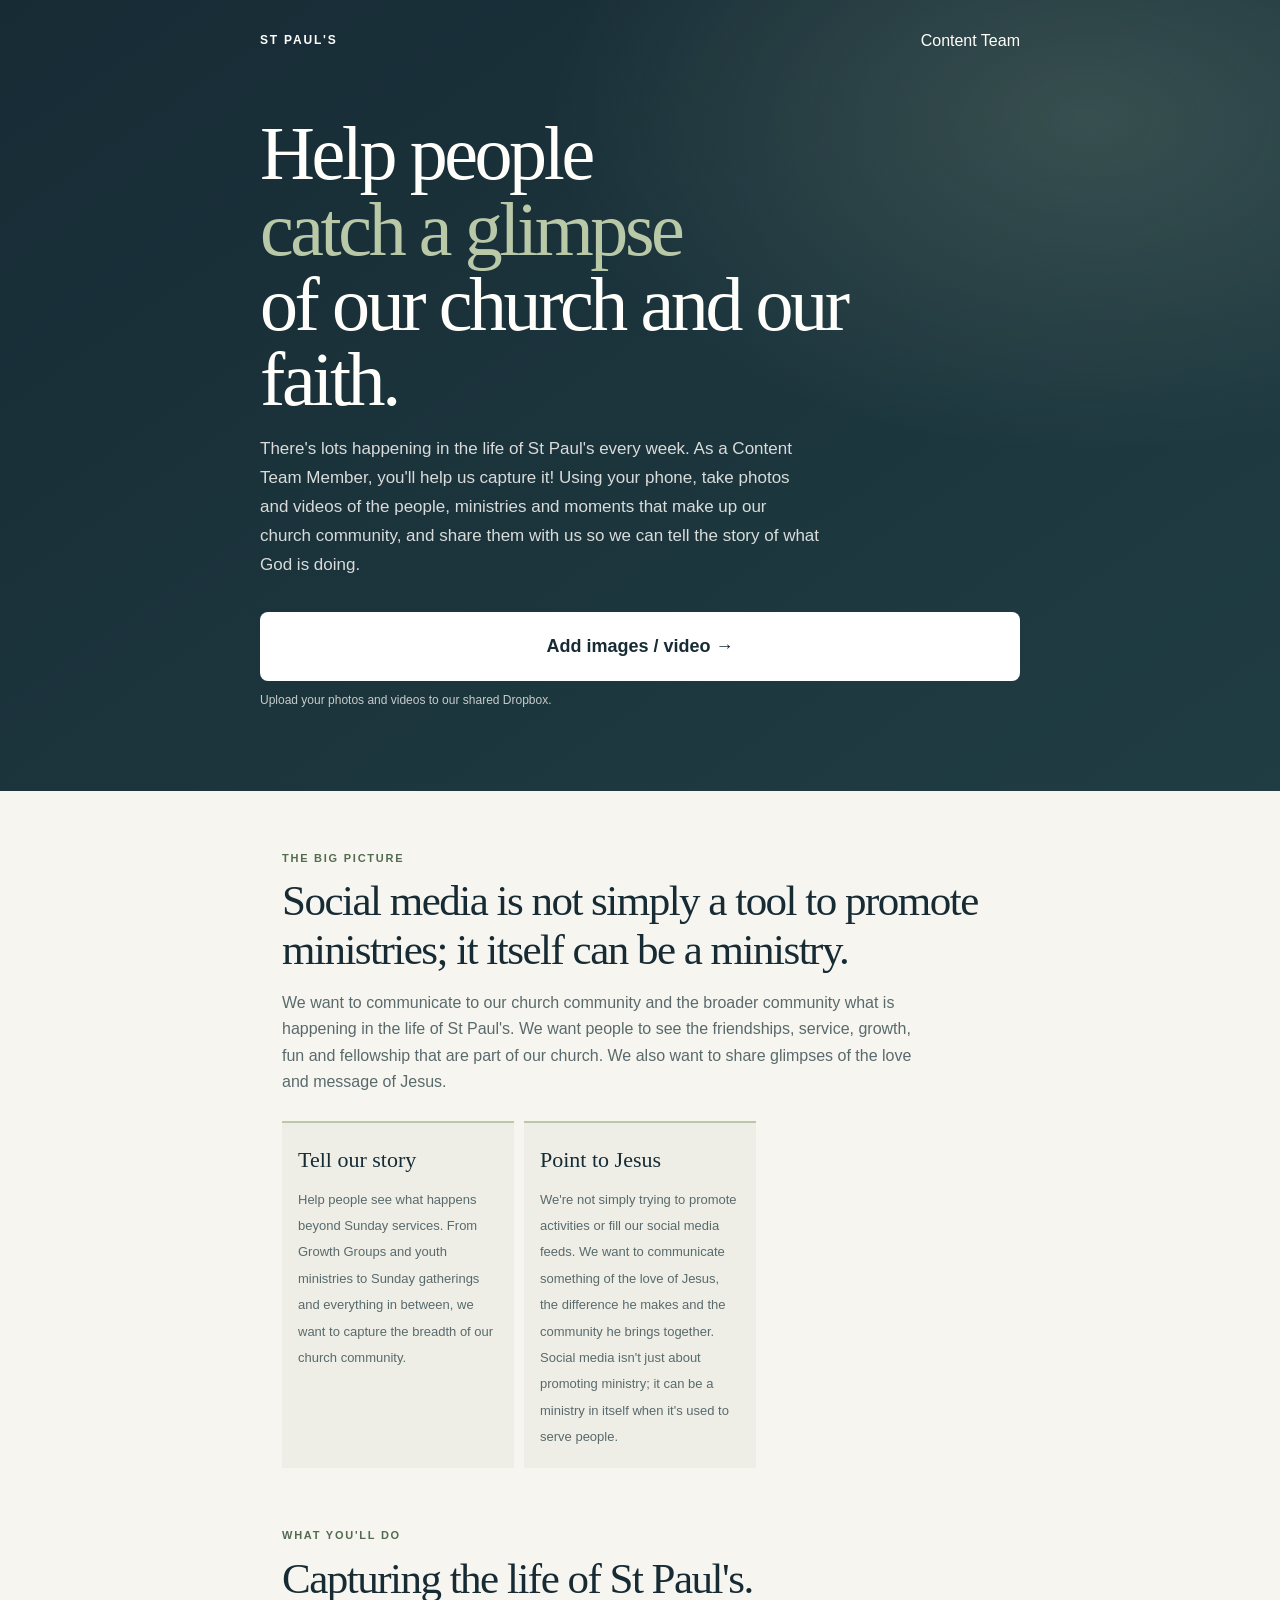
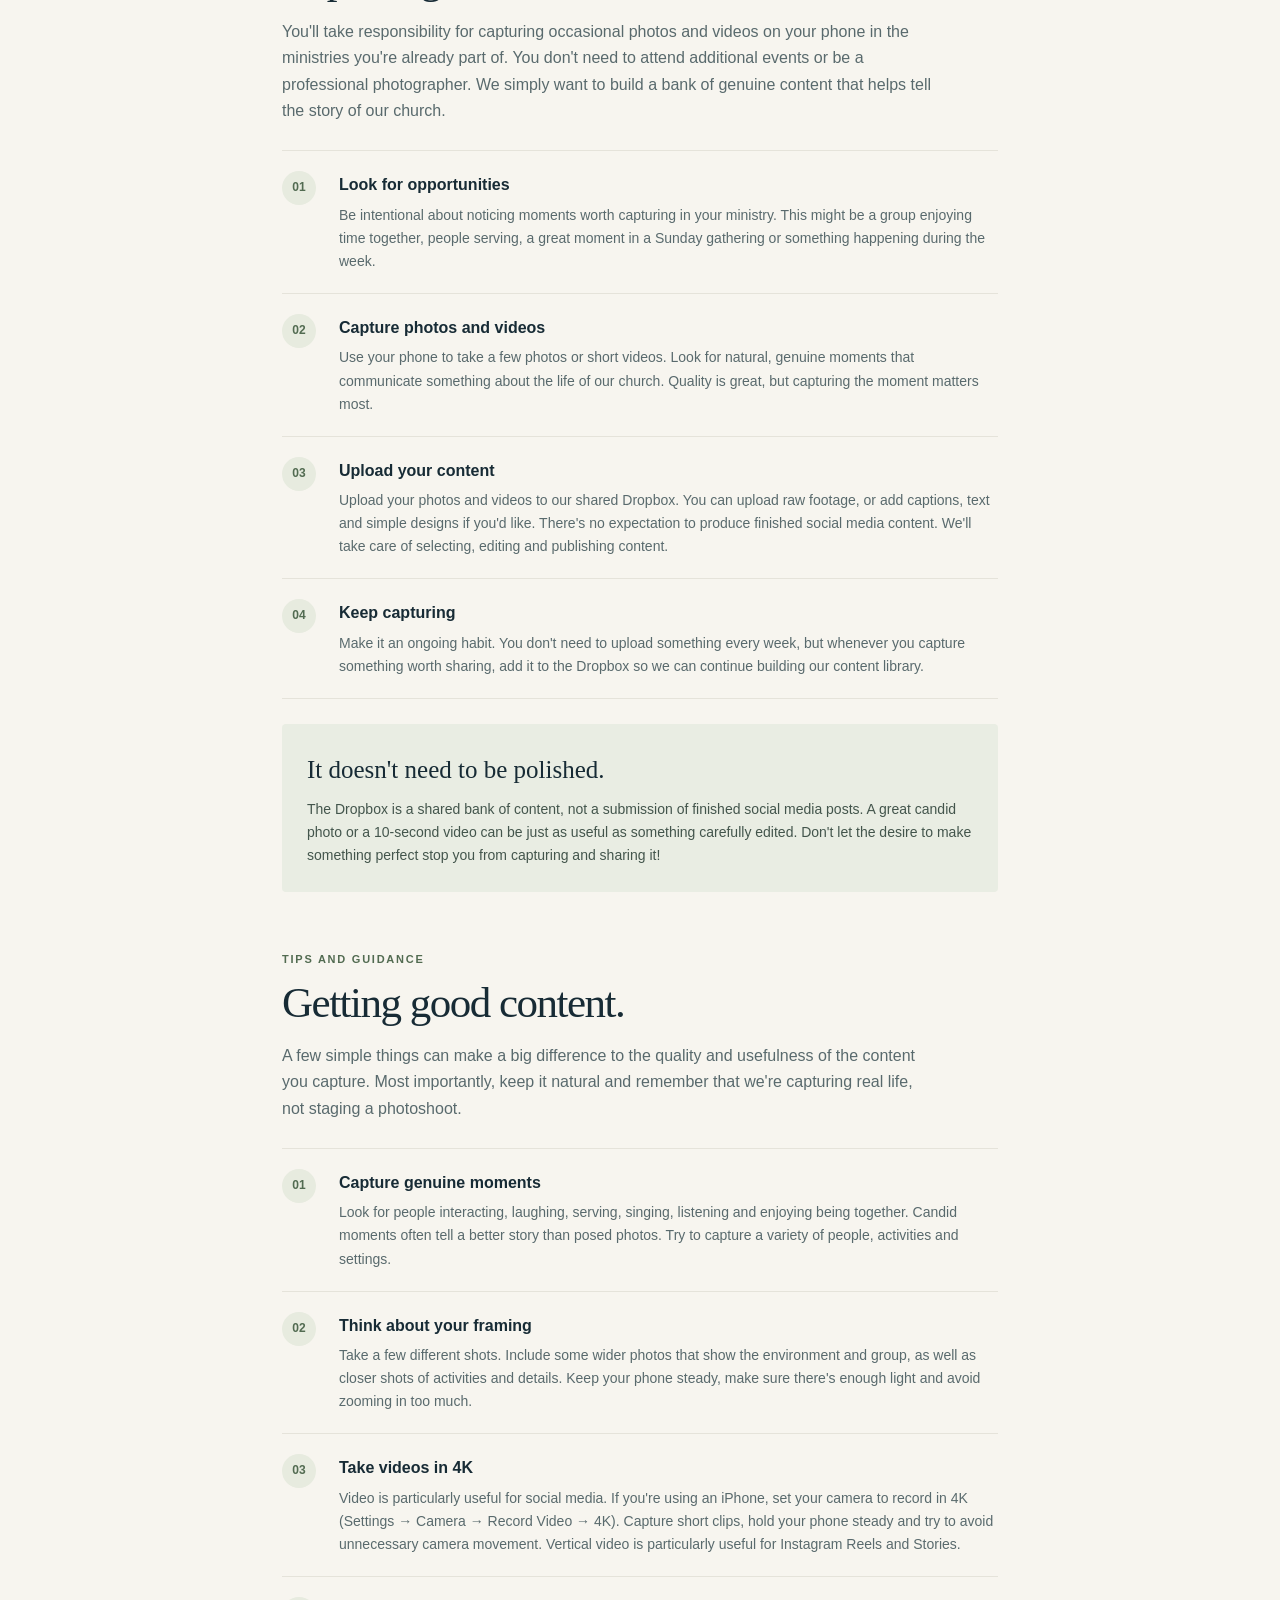
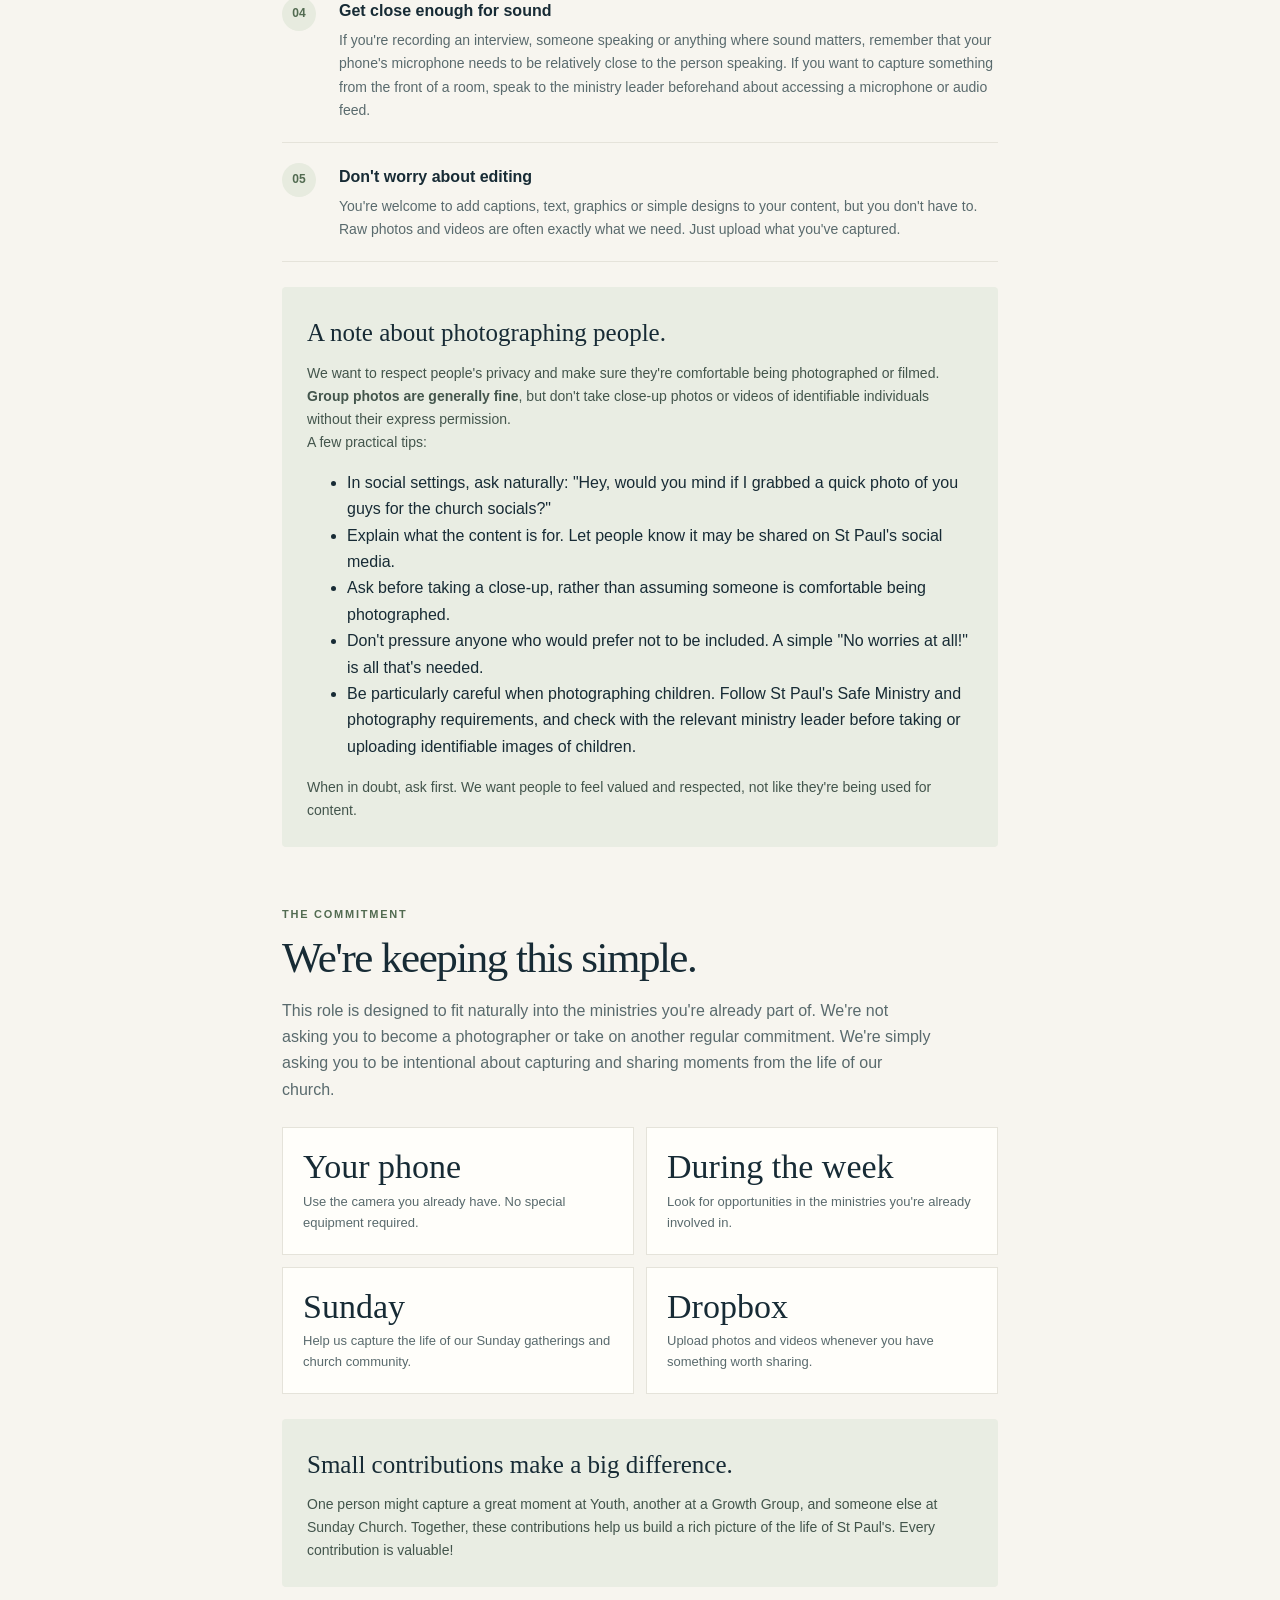
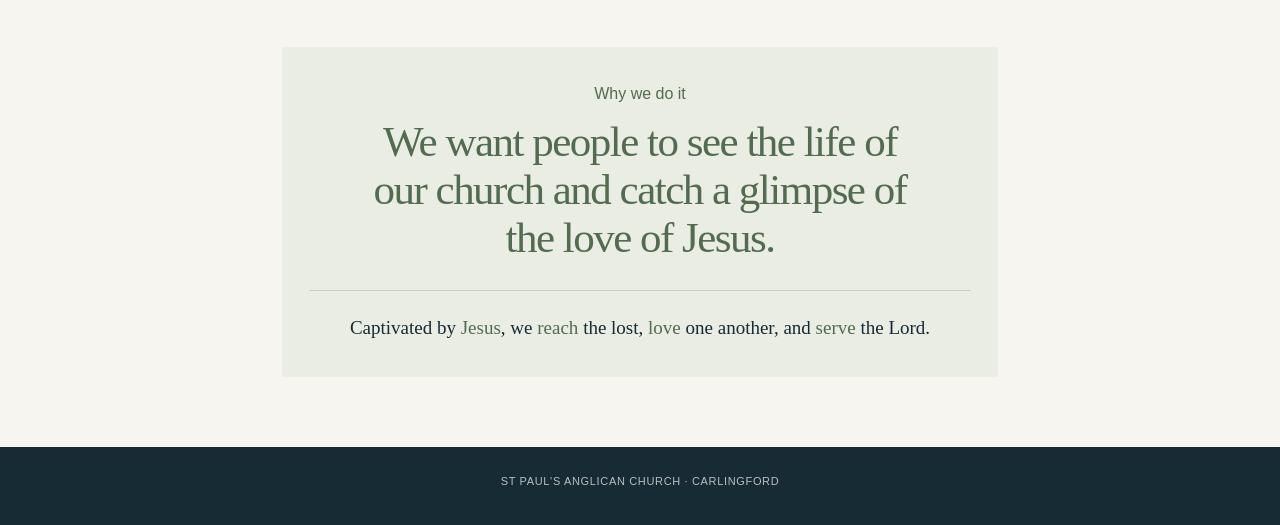
==== role-descriptions/content-team/index.html @ a1d9fa01 "added some role-descriptions" ====
<!DOCTYPE html>
<html lang="en">
<head>
  <meta charset="UTF-8">
  <meta name="viewport" content="width=device-width, initial-scale=1">
  <meta name="theme-color" content="#172b35">
  <title>Content Team Member</title>
  <link rel="stylesheet" href="../style.css">
</head>
<body>
  <div class="page">
    <header class="hero">
      <div class="hero-inner">
        <div class="topline">
          <div class="brand">St Paul's</div>
          <div class="brow">Content Team</div>
        </div>
        <h1>Help people <br><span>catch a glimpse</span><br> of our church and our faith.</h1>
        <p class="hero-copy">There's lots happening in the life of St Paul's every week. As a Content Team Member, you'll help us capture it! Using your phone, take photos and videos of the people, ministries and moments that make up our church community, and share them with us so we can tell the story of what God is doing.</p>

        <a href="https://www.dropbox.com/scl/fo/yk8a7lq4922afmyvhxdxn/APNmd6oZ7a59Sa4FA1wB7KI?rlkey=u4o8xzn8wc9mbzullej49kmeo&st=lb9pzhck&dl=0" style="display:block; margin-top:32px; padding:20px 28px; background:#fff; color:#172b35; border-radius:8px; text-align:center; text-decoration:none; font-size:18px; font-weight:700;">
          Add images / video →
        </a>
        <p style="font-size:12px; margin-top:10px; opacity:0.75;">Upload your photos and videos to our shared Dropbox.</p>
      </div>
    </header>

    <main>

      <section>
        <div class="section-label">The big picture</div>
        <h2>Social media is not simply a tool to promote ministries; it itself can be a ministry.</h2>
        <p class="lead">We want to communicate to our church community and the broader community what is happening in the life of St Paul's. We want people to see the friendships, service, growth, fun and fellowship that are part of our church. We also want to share glimpses of the love and message of Jesus.</p>
        <div class="values">
          <div class="value">
            <b>Tell our story</b>
            <span>Help people see what happens beyond Sunday services. From Growth Groups and youth ministries to Sunday gatherings and everything in between, we want to capture the breadth of our church community.</span>
          </div>
          <div class="value">
            <b>Point to Jesus</b>
            <span>We're not simply trying to promote activities or fill our social media feeds. We want to communicate something of the love of Jesus, the difference he makes and the community he brings together. Social media isn't just about promoting ministry; it can be a ministry in itself when it's used to serve people.</span>
          </div>
        </div>
      </section>

      <section>
        <div class="section-label">What you'll do</div>
        <h2>Capturing the life of St Paul's.</h2>
        <p class="lead">You'll take responsibility for capturing occasional photos and videos on your phone in the ministries you're already part of. You don't need to attend additional events or be a professional photographer. We simply want to build a bank of genuine content that helps tell the story of our church.</p>

        <div class="steps">
          <div class="step">
            <div class="number">01</div>
            <div>
              <h3>Look for opportunities</h3>
              <p>Be intentional about noticing moments worth capturing in your ministry. This might be a group enjoying time together, people serving, a great moment in a Sunday gathering or something happening during the week.</p>
            </div>
          </div>
          <div class="step">
            <div class="number">02</div>
            <div>
              <h3>Capture photos and videos</h3>
              <p>Use your phone to take a few photos or short videos. Look for natural, genuine moments that communicate something about the life of our church. Quality is great, but capturing the moment matters most.</p>
            </div>
          </div>
          <div class="step">
            <div class="number">03</div>
            <div>
              <h3>Upload your content</h3>
              <p>Upload your photos and videos to our shared Dropbox. You can upload raw footage, or add captions, text and simple designs if you'd like. There's no expectation to produce finished social media content. We'll take care of selecting, editing and publishing content.</p>
            </div>
          </div>
          <div class="step">
            <div class="number">04</div>
            <div>
              <h3>Keep capturing</h3>
              <p>Make it an ongoing habit. You don't need to upload something every week, but whenever you capture something worth sharing, add it to the Dropbox so we can continue building our content library.</p>
            </div>
          </div>
        </div>

        <div class="support">
          <h3>It doesn't need to be polished.</h3>
          <p>The Dropbox is a shared bank of content, not a submission of finished social media posts. A great candid photo or a 10-second video can be just as useful as something carefully edited. Don't let the desire to make something perfect stop you from capturing and sharing it!</p>
        </div>
      </section>

      <section>
        <div class="section-label">Tips and guidance</div>
        <h2>Getting good content.</h2>
        <p class="lead">A few simple things can make a big difference to the quality and usefulness of the content you capture. Most importantly, keep it natural and remember that we're capturing real life, not staging a photoshoot.</p>

        <div class="steps">
          <div class="step">
            <div class="number">01</div>
            <div>
              <h3>Capture genuine moments</h3>
              <p>Look for people interacting, laughing, serving, singing, listening and enjoying being together. Candid moments often tell a better story than posed photos. Try to capture a variety of people, activities and settings.</p>
            </div>
          </div>
          <div class="step">
            <div class="number">02</div>
            <div>
              <h3>Think about your framing</h3>
              <p>Take a few different shots. Include some wider photos that show the environment and group, as well as closer shots of activities and details. Keep your phone steady, make sure there's enough light and avoid zooming in too much.</p>
            </div>
          </div>
          <div class="step">
            <div class="number">03</div>
            <div>
              <h3>Take videos in 4K</h3>
              <p>Video is particularly useful for social media. If you're using an iPhone, set your camera to record in 4K (Settings → Camera → Record Video → 4K). Capture short clips, hold your phone steady and try to avoid unnecessary camera movement. Vertical video is particularly useful for Instagram Reels and Stories.</p>
            </div>
          </div>
          <div class="step">
            <div class="number">04</div>
            <div>
              <h3>Get close enough for sound</h3>
              <p>If you're recording an interview, someone speaking or anything where sound matters, remember that your phone's microphone needs to be relatively close to the person speaking. If you want to capture something from the front of a room, speak to the ministry leader beforehand about accessing a microphone or audio feed.</p>
            </div>
          </div>
          <div class="step">
            <div class="number">05</div>
            <div>
              <h3>Don't worry about editing</h3>
              <p>You're welcome to add captions, text, graphics or simple designs to your content, but you don't have to. Raw photos and videos are often exactly what we need. Just upload what you've captured.</p>
            </div>
          </div>
        </div>

        <div class="support">
          <h3>A note about photographing people.</h3>
          <p>We want to respect people's privacy and make sure they're comfortable being photographed or filmed.</p>
          <p><strong>Group photos are generally fine</strong>, but don't take close-up photos or videos of identifiable individuals without their express permission.</p>
          <p>A few practical tips:</p>
          <ul>
            <li>In social settings, ask naturally: "Hey, would you mind if I grabbed a quick photo of you guys for the church socials?"</li>
            <li>Explain what the content is for. Let people know it may be shared on St Paul's social media.</li>
            <li>Ask before taking a close-up, rather than assuming someone is comfortable being photographed.</li>
            <li>Don't pressure anyone who would prefer not to be included. A simple "No worries at all!" is all that's needed.</li>
            <li>Be particularly careful when photographing children. Follow St Paul's Safe Ministry and photography requirements, and check with the relevant ministry leader before taking or uploading identifiable images of children.</li>
          </ul>
          <p>When in doubt, ask first. We want people to feel valued and respected, not like they're being used for content.</p>
        </div>
      </section>

      <section>
        <div class="section-label">The commitment</div>
        <h2>We're keeping this simple.</h2>
        <p class="lead">This role is designed to fit naturally into the ministries you're already part of. We're not asking you to become a photographer or take on another regular commitment. We're simply asking you to be intentional about capturing and sharing moments from the life of our church.</p>
        <div class="commitment">
          <div class="commit-card">
            <span class="big">Your phone</span>
            <p>Use the camera you already have. No special equipment required.</p>
          </div>
          <div class="commit-card">
            <span class="big">During the week</span>
            <p>Look for opportunities in the ministries you're already involved in.</p>
          </div>
          <div class="commit-card">
            <span class="big">Sunday</span>
            <p>Help us capture the life of our Sunday gatherings and church community.</p>
          </div>
          <div class="commit-card">
            <span class="big">Dropbox</span>
            <p>Upload photos and videos whenever you have something worth sharing.</p>
          </div>
        </div>
        <div class="support">
          <h3>Small contributions make a big difference.</h3>
          <p>One person might capture a great moment at Youth, another at a Growth Group, and someone else at Sunday Church. Together, these contributions help us build a rich picture of the life of St Paul's. Every contribution is valuable!</p>
        </div>
      </section>

      <section class="closing">
        <div>Why we do it</div>
        <h2>We want people to see the life of our church and catch a glimpse of the love of Jesus.</h2>
        <div class="mission">Captivated by <strong>Jesus</strong>, we <strong>reach</strong> the lost, <strong>love</strong> one another, and <strong>serve</strong> the Lord.</div>
      </section>

    </main>

    <footer>
      ST PAUL'S ANGLICAN CHURCH · CARLINGFORD
    </footer>
  </div>
</body>
</html>
---- role-descriptions/style.css ----
:root {
      --ink: #172b35;
      --muted: #596a6d;
      --paper: #f7f5ef;
      --white: #fffefa;
      --green: #b9c9a8;
      --green-dark: #526b51;
      --line: #e5e3da;
      --serif: Georgia, "Times New Roman", serif;
      --sans: -apple-system, BlinkMacSystemFont, "Segoe UI", sans-serif;
    }

    * { box-sizing: border-box; }
    html { scroll-behavior: smooth; }
    body {
      margin: 0;
      background: var(--paper);
      color: var(--ink);
      font-family: var(--sans);
      font-size: 16px;
      line-height: 1.65;
      -webkit-font-smoothing: antialiased;
    }
    a { color: inherit; }
    .page { overflow: hidden; }
    .hero {
      position: relative;
      padding: 28px 22px 68px;
      color: var(--white);
      background:
        radial-gradient(ellipse at 85% 15%, rgba(185,201,168,.18), transparent 35%),
        linear-gradient(145deg, #172b35 0%, #203d43 100%);
    }
    .hero-inner, main, .footer-inner {
      width: min(100%, 760px);
      margin: 0 auto;
    }
    .topline {
      display: flex;
      align-items: center;
      justify-content: space-between;
      gap: 16px;
      margin-bottom: 62px;
    }
    .brand {
      font-size: 12px;
      font-weight: 750;
      letter-spacing: .15em;
      text-transform: uppercase;
    }
    .hero h1 {
      max-width: 620px;
      margin: 13px 0 18px;
      font-family: var(--serif);
      font-size: clamp(46px, 11vw, 76px);
      font-weight: 400;
      letter-spacing: -.045em;
      line-height: .99;
    }
    .hero h1 span { color: var(--green); }
    .hero-copy {
      max-width: 560px;
      margin: 0;
      color: rgba(255,254,250,.83);
      font-size: 17px;
      line-height: 1.7;
    }
    .hero-note {
      display: inline-flex;
      align-items: center;
      gap: 10px;
      margin-top: 32px;
      color: var(--green);
      font-size: 13px;
      font-weight: 650;
    }
    .hero-note::before {
      width: 28px;
      height: 1px;
      background: var(--green);
      content: "";
    }
    main { padding: 0 22px 70px; }
    .intro {
      position: relative;
      margin-top: -28px;
      padding: 30px 28px;
      border: 1px solid rgba(23,43,53,.06);
      border-radius: 5px;
      background: var(--white);
      box-shadow: 0 12px 35px rgba(23,43,53,.07);
    }
    .intro p {
      margin: 0;
      font-family: var(--serif);
      font-size: clamp(21px, 5vw, 27px);
      line-height: 1.4;
    }
    .intro strong { color: var(--green-dark); font-weight: 400; }
    section { padding-top: 58px; }
    .section-label {
      margin-bottom: 10px;
      color: var(--green-dark);
      font-size: 11px;
      font-weight: 800;
      letter-spacing: .16em;
      text-transform: uppercase;
    }
    h2 {
      margin: 0 0 16px;
      font-family: var(--serif);
      font-size: clamp(30px, 7vw, 43px);
      font-weight: 400;
      letter-spacing: -.035em;
      line-height: 1.12;
    }
    .lead {
      max-width: 650px;
      margin: 0;
      color: var(--muted);
      font-size: 16px;
    }
    .values {
      display: grid;
      grid-template-columns: repeat(3, 1fr);
      gap: 10px;
      margin-top: 26px;
    }
    .value {
      min-height: 140px;
      padding: 19px 16px;
      border-top: 2px solid var(--green);
      background: #eeeee6;
    }
    .value b {
      display: block;
      margin-bottom: 7px;
      font-family: var(--serif);
      font-size: 22px;
      font-weight: 400;
    }
    .value span { color: var(--muted); font-size: 13px; line-height: 1.5; }
    .steps { margin-top: 26px; border-top: 1px solid var(--line); }
    .step {
      display: grid;
      grid-template-columns: 42px 1fr;
      gap: 15px;
      padding: 20px 0;
      border-bottom: 1px solid var(--line);
    }
    .number {
      display: grid;
      width: 34px;
      height: 34px;
      place-items: center;
      border-radius: 50%;
      background: #e7ebdf;
      color: var(--green-dark);
      font-size: 12px;
      font-weight: 800;
    }
    .step h3 {
      margin: 1px 0 5px;
      font-size: 16px;
      font-weight: 750;
    }
    .step p { margin: 0; color: var(--muted); font-size: 14px; }
    .support {
      margin-top: 25px;
      padding: 25px;
      border-radius: 4px;
      background: #e9ede3;
    }
    .support h3 {
      margin: 0 0 8px;
      font-family: var(--serif);
      font-size: 25px;
      font-weight: 400;
    }
    .support p { margin: 0; color: #43554c; font-size: 14px; }
    .commitment {
      display: grid;
      grid-template-columns: 1fr 1fr;
      gap: 12px;
      margin-top: 24px;
    }
    .commit-card {
      padding: 20px;
      background: var(--white);
      border: 1px solid var(--line);
    }
    .commit-card .big {
      display: block;
      margin-bottom: 5px;
      font-family: var(--serif);
      font-size: 34px;
      line-height: 1.1;
    }
    .commit-card p { margin: 0; color: var(--muted); font-size: 13px; }
    .timeline {
      margin-top: 22px;
      padding: 22px 23px;
      background: var(--ink);
      color: var(--white);
      border-radius: 4px;
    }
    .timeline h3 {
      margin: 0 0 14px;
      color: var(--green);
      font-size: 11px;
      letter-spacing: .15em;
      text-transform: uppercase;
    }
    .time-row {
      display: flex;
      justify-content: space-between;
      gap: 18px;
      padding: 10px 0;
      border-top: 1px solid rgba(255,255,255,.14);
      font-size: 13px;
    }
    .time-row span:last-child { color: var(--green); text-align: right; font-weight: 650; }
    .closing {
      margin-top: 60px;
      padding: 34px 27px;
      background: #e9ede3;
      text-align: center;
    }
    .closing { color: var(--green-dark); }
    .closing h2 { margin: 10px auto 12px; max-width: 540px; }
    .closing p { max-width: 540px; margin: 0 auto; color: #526158; font-size: 14px; }
    .mission {
      margin-top: 28px;
      padding-top: 23px;
      border-top: 1px solid rgba(82,107,81,.22);
      color: var(--ink);
      font-family: var(--serif);
      font-size: 19px;
      line-height: 1.5;
    }
    .mission strong { color: var(--green-dark); font-weight: 400; }
    footer {
      padding: 25px 22px 35px;
      color: rgba(255,254,250,.7);
      background: var(--ink);
      text-align: center;
      font-size: 11px;
      letter-spacing: .06em;
    }
    @media (max-width: 520px) {
      .hero { padding: 23px 21px 60px; }
      .topline { margin-bottom: 52px; }
      main { padding-right: 18px; padding-left: 18px; }
      .intro { padding: 24px 21px; }
      .values { grid-template-columns: 1fr; gap: 8px; }
      .value { min-height: 0; padding: 16px 18px; }
      .value b { margin-bottom: 3px; }
      .commitment { grid-template-columns: 1fr 1fr; gap: 8px; }
      .commit-card { padding: 16px 13px; }
      .commit-card .big { font-size: 29px; }
      .time-row { font-size: 12px; }
      .closing { padding: 30px 20px; }
    }
    @media (prefers-reduced-motion: reduce) {
      html { scroll-behavior: auto; }
    }
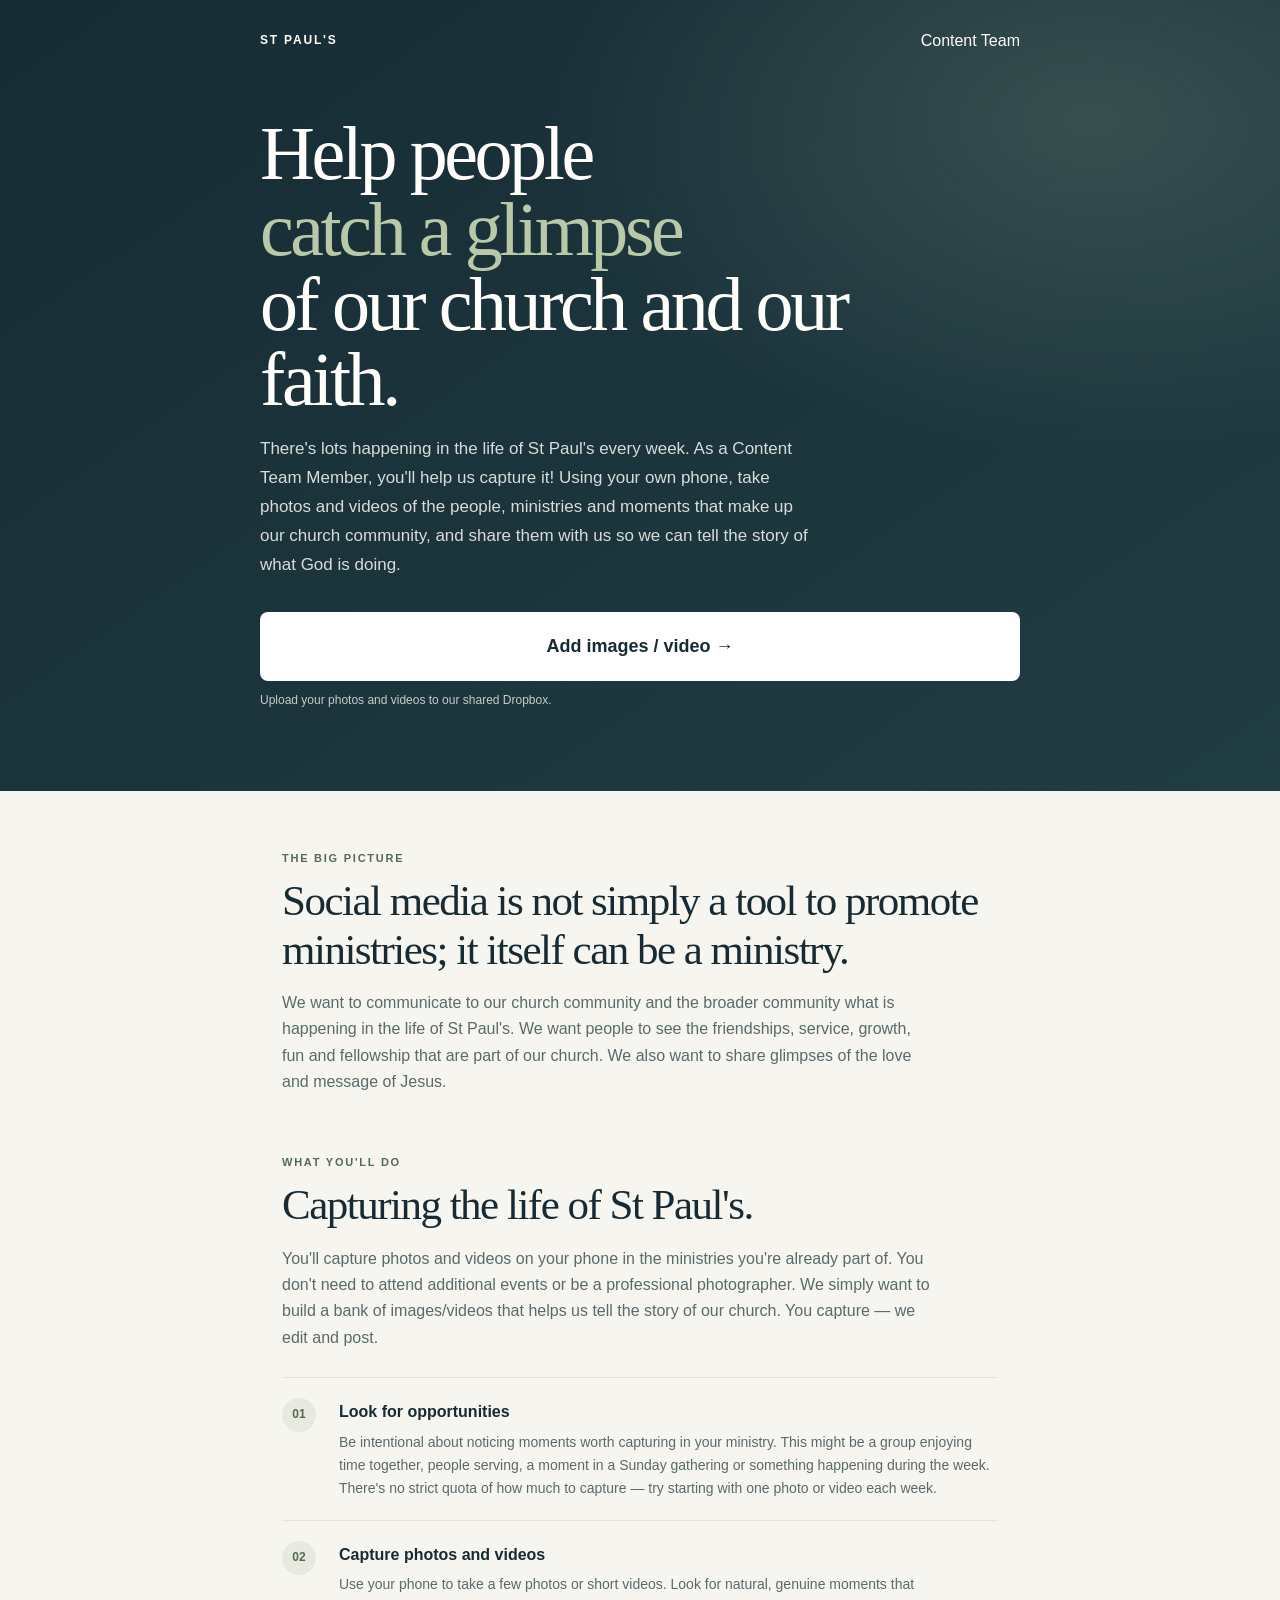
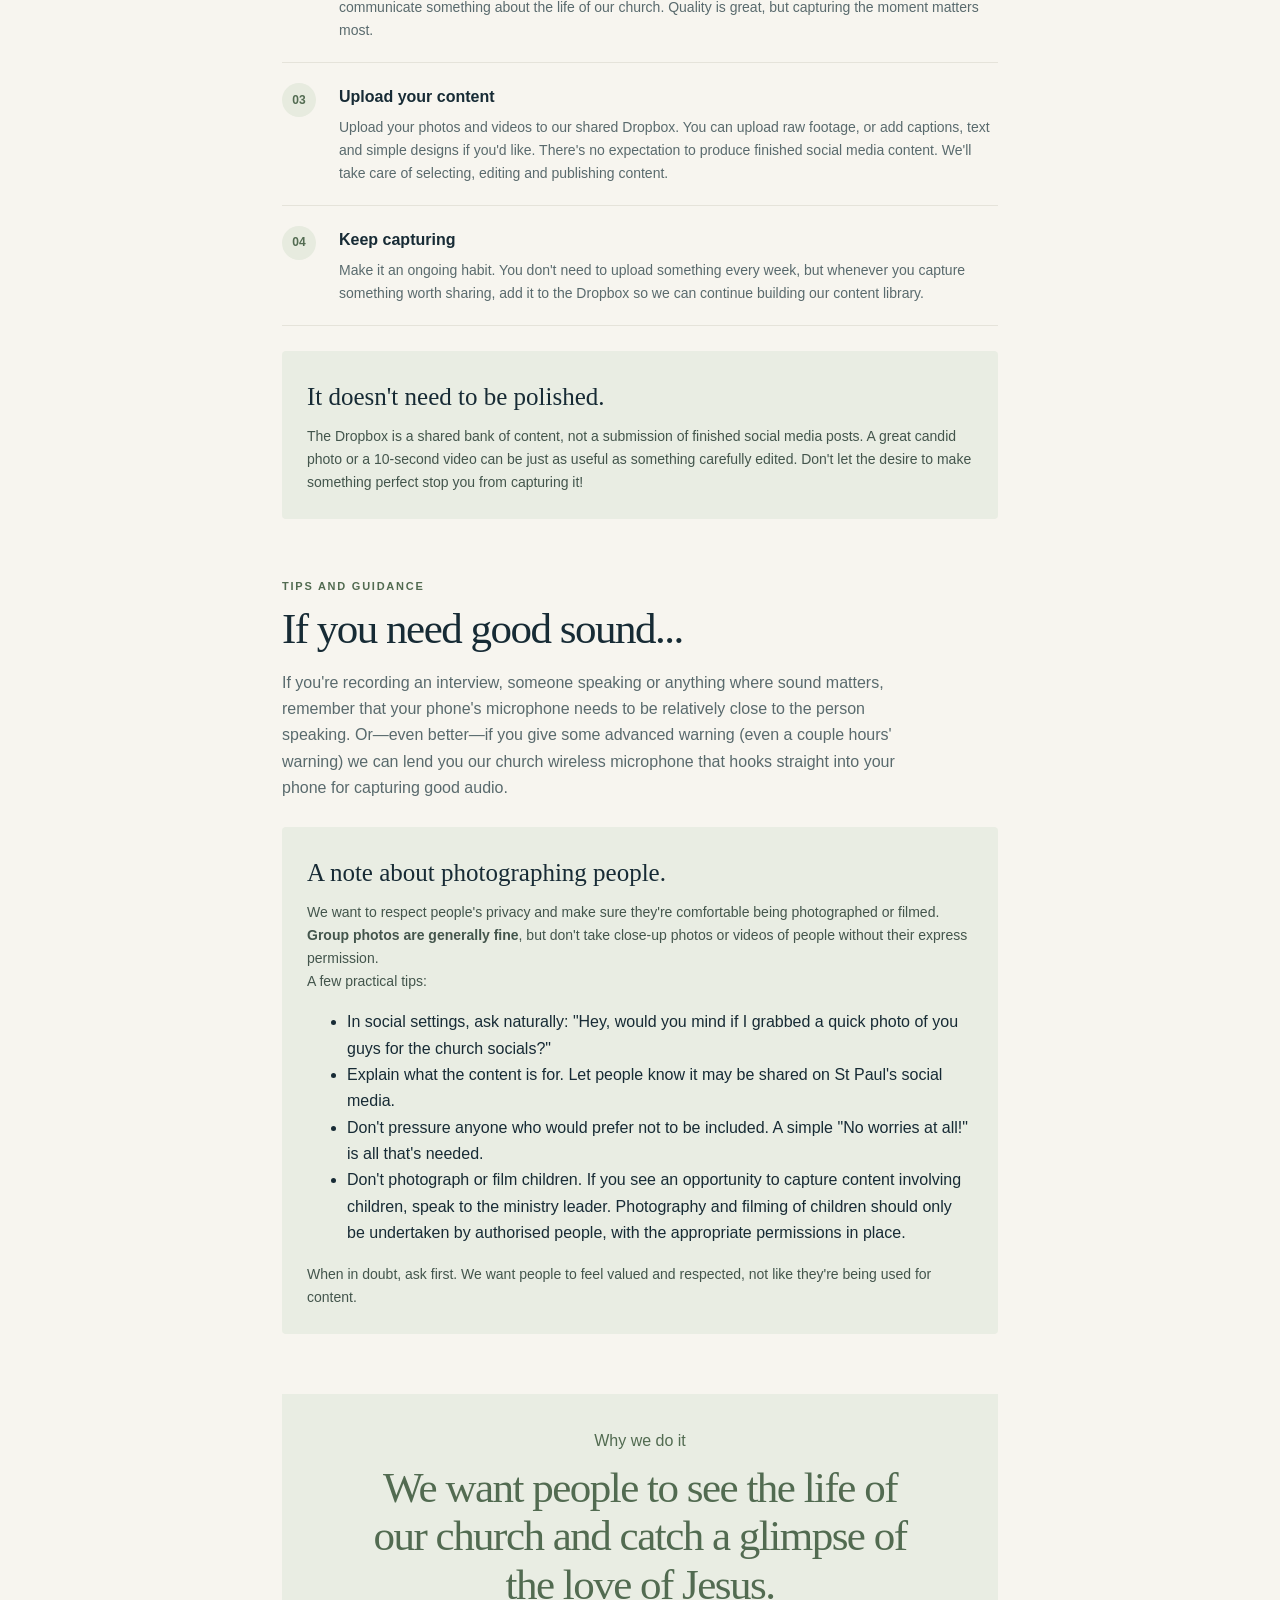
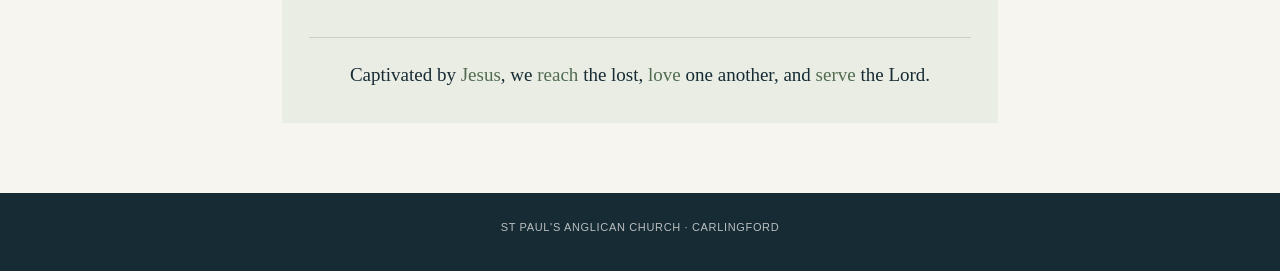
==== commit c715fcc8: "added content rd" ====
--- a/role-descriptions/content-team/index.html
+++ b/role-descriptions/content-team/index.html
@@ -17,7 +17,7 @@
           <div class="brow">Content Team</div>
         </div>
         <h1>Help people <br><span>catch a glimpse</span><br> of our church and our faith.</h1>
-        <p class="hero-copy">There's lots happening in the life of St Paul's every week. As a Content Team Member, you'll help us capture it! Using your phone, take photos and videos of the people, ministries and moments that make up our church community, and share them with us so we can tell the story of what God is doing.</p>
+        <p class="hero-copy">There's lots happening in the life of St Paul's every week. As a Content Team Member, you'll help us capture it! Using your own phone, take photos and videos of the people, ministries and moments that make up our church community, and share them with us so we can tell the story of what God is doing.</p>
 
         <a href="https://www.dropbox.com/scl/fo/yk8a7lq4922afmyvhxdxn/APNmd6oZ7a59Sa4FA1wB7KI?rlkey=u4o8xzn8wc9mbzullej49kmeo&st=lb9pzhck&dl=0" style="display:block; margin-top:32px; padding:20px 28px; background:#fff; color:#172b35; border-radius:8px; text-align:center; text-decoration:none; font-size:18px; font-weight:700;">
           Add images / video →
@@ -32,29 +32,20 @@
         <div class="section-label">The big picture</div>
         <h2>Social media is not simply a tool to promote ministries; it itself can be a ministry.</h2>
         <p class="lead">We want to communicate to our church community and the broader community what is happening in the life of St Paul's. We want people to see the friendships, service, growth, fun and fellowship that are part of our church. We also want to share glimpses of the love and message of Jesus.</p>
-        <div class="values">
-          <div class="value">
-            <b>Tell our story</b>
-            <span>Help people see what happens beyond Sunday services. From Growth Groups and youth ministries to Sunday gatherings and everything in between, we want to capture the breadth of our church community.</span>
-          </div>
-          <div class="value">
-            <b>Point to Jesus</b>
-            <span>We're not simply trying to promote activities or fill our social media feeds. We want to communicate something of the love of Jesus, the difference he makes and the community he brings together. Social media isn't just about promoting ministry; it can be a ministry in itself when it's used to serve people.</span>
-          </div>
-        </div>
+        
       </section>
 
       <section>
         <div class="section-label">What you'll do</div>
         <h2>Capturing the life of St Paul's.</h2>
-        <p class="lead">You'll take responsibility for capturing occasional photos and videos on your phone in the ministries you're already part of. You don't need to attend additional events or be a professional photographer. We simply want to build a bank of genuine content that helps tell the story of our church.</p>
+        <p class="lead">You'll capture photos and videos on your phone in the ministries you're already part of. You don't need to attend additional events or be a professional photographer. We simply want to build a bank of images/videos that helps us tell the story of our church. You capture — we edit and post.</p>
 
         <div class="steps">
           <div class="step">
             <div class="number">01</div>
             <div>
               <h3>Look for opportunities</h3>
-              <p>Be intentional about noticing moments worth capturing in your ministry. This might be a group enjoying time together, people serving, a great moment in a Sunday gathering or something happening during the week.</p>
+              <p>Be intentional about noticing moments worth capturing in your ministry. This might be a group enjoying time together, people serving, a moment in a Sunday gathering or something happening during the week. There's no strict quota of how much to capture — try starting with one photo or video each week.</p>
             </div>
           </div>
           <div class="step">
@@ -82,94 +73,26 @@
 
         <div class="support">
           <h3>It doesn't need to be polished.</h3>
-          <p>The Dropbox is a shared bank of content, not a submission of finished social media posts. A great candid photo or a 10-second video can be just as useful as something carefully edited. Don't let the desire to make something perfect stop you from capturing and sharing it!</p>
+          <p>The Dropbox is a shared bank of content, not a submission of finished social media posts. A great candid photo or a 10-second video can be just as useful as something carefully edited. Don't let the desire to make something perfect stop you from capturing it!</p>
         </div>
       </section>
 
       <section>
         <div class="section-label">Tips and guidance</div>
-        <h2>Getting good content.</h2>
-        <p class="lead">A few simple things can make a big difference to the quality and usefulness of the content you capture. Most importantly, keep it natural and remember that we're capturing real life, not staging a photoshoot.</p>
-
-        <div class="steps">
-          <div class="step">
-            <div class="number">01</div>
-            <div>
-              <h3>Capture genuine moments</h3>
-              <p>Look for people interacting, laughing, serving, singing, listening and enjoying being together. Candid moments often tell a better story than posed photos. Try to capture a variety of people, activities and settings.</p>
-            </div>
-          </div>
-          <div class="step">
-            <div class="number">02</div>
-            <div>
-              <h3>Think about your framing</h3>
-              <p>Take a few different shots. Include some wider photos that show the environment and group, as well as closer shots of activities and details. Keep your phone steady, make sure there's enough light and avoid zooming in too much.</p>
-            </div>
-          </div>
-          <div class="step">
-            <div class="number">03</div>
-            <div>
-              <h3>Take videos in 4K</h3>
-              <p>Video is particularly useful for social media. If you're using an iPhone, set your camera to record in 4K (Settings → Camera → Record Video → 4K). Capture short clips, hold your phone steady and try to avoid unnecessary camera movement. Vertical video is particularly useful for Instagram Reels and Stories.</p>
-            </div>
-          </div>
-          <div class="step">
-            <div class="number">04</div>
-            <div>
-              <h3>Get close enough for sound</h3>
-              <p>If you're recording an interview, someone speaking or anything where sound matters, remember that your phone's microphone needs to be relatively close to the person speaking. If you want to capture something from the front of a room, speak to the ministry leader beforehand about accessing a microphone or audio feed.</p>
-            </div>
-          </div>
-          <div class="step">
-            <div class="number">05</div>
-            <div>
-              <h3>Don't worry about editing</h3>
-              <p>You're welcome to add captions, text, graphics or simple designs to your content, but you don't have to. Raw photos and videos are often exactly what we need. Just upload what you've captured.</p>
-            </div>
-          </div>
-        </div>
+        <h2>If you need good sound...</h2>
+        <p class="lead">If you're recording an interview, someone speaking or anything where sound matters, remember that your phone's microphone needs to be relatively close to the person speaking. Or—even better—if you give some advanced warning (even a couple hours' warning) we can lend you our church wireless microphone that hooks straight into your phone for capturing good audio.</p>
 
         <div class="support">
           <h3>A note about photographing people.</h3>
-          <p>We want to respect people's privacy and make sure they're comfortable being photographed or filmed.</p>
-          <p><strong>Group photos are generally fine</strong>, but don't take close-up photos or videos of identifiable individuals without their express permission.</p>
+          <p>We want to respect people's privacy and make sure they're comfortable being photographed or filmed. <strong>Group photos are generally fine</strong>, but don't take close-up photos or videos of people without their express permission.</p>
           <p>A few practical tips:</p>
           <ul>
             <li>In social settings, ask naturally: "Hey, would you mind if I grabbed a quick photo of you guys for the church socials?"</li>
             <li>Explain what the content is for. Let people know it may be shared on St Paul's social media.</li>
-            <li>Ask before taking a close-up, rather than assuming someone is comfortable being photographed.</li>
             <li>Don't pressure anyone who would prefer not to be included. A simple "No worries at all!" is all that's needed.</li>
-            <li>Be particularly careful when photographing children. Follow St Paul's Safe Ministry and photography requirements, and check with the relevant ministry leader before taking or uploading identifiable images of children.</li>
+              <li>Don't photograph or film children. If you see an opportunity to capture content involving children, speak to the ministry leader. Photography and filming of children should only be undertaken by authorised people, with the appropriate permissions in place.</li>
           </ul>
           <p>When in doubt, ask first. We want people to feel valued and respected, not like they're being used for content.</p>
-        </div>
-      </section>
-
-      <section>
-        <div class="section-label">The commitment</div>
-        <h2>We're keeping this simple.</h2>
-        <p class="lead">This role is designed to fit naturally into the ministries you're already part of. We're not asking you to become a photographer or take on another regular commitment. We're simply asking you to be intentional about capturing and sharing moments from the life of our church.</p>
-        <div class="commitment">
-          <div class="commit-card">
-            <span class="big">Your phone</span>
-            <p>Use the camera you already have. No special equipment required.</p>
-          </div>
-          <div class="commit-card">
-            <span class="big">During the week</span>
-            <p>Look for opportunities in the ministries you're already involved in.</p>
-          </div>
-          <div class="commit-card">
-            <span class="big">Sunday</span>
-            <p>Help us capture the life of our Sunday gatherings and church community.</p>
-          </div>
-          <div class="commit-card">
-            <span class="big">Dropbox</span>
-            <p>Upload photos and videos whenever you have something worth sharing.</p>
-          </div>
-        </div>
-        <div class="support">
-          <h3>Small contributions make a big difference.</h3>
-          <p>One person might capture a great moment at Youth, another at a Growth Group, and someone else at Sunday Church. Together, these contributions help us build a rich picture of the life of St Paul's. Every contribution is valuable!</p>
         </div>
       </section>
 
